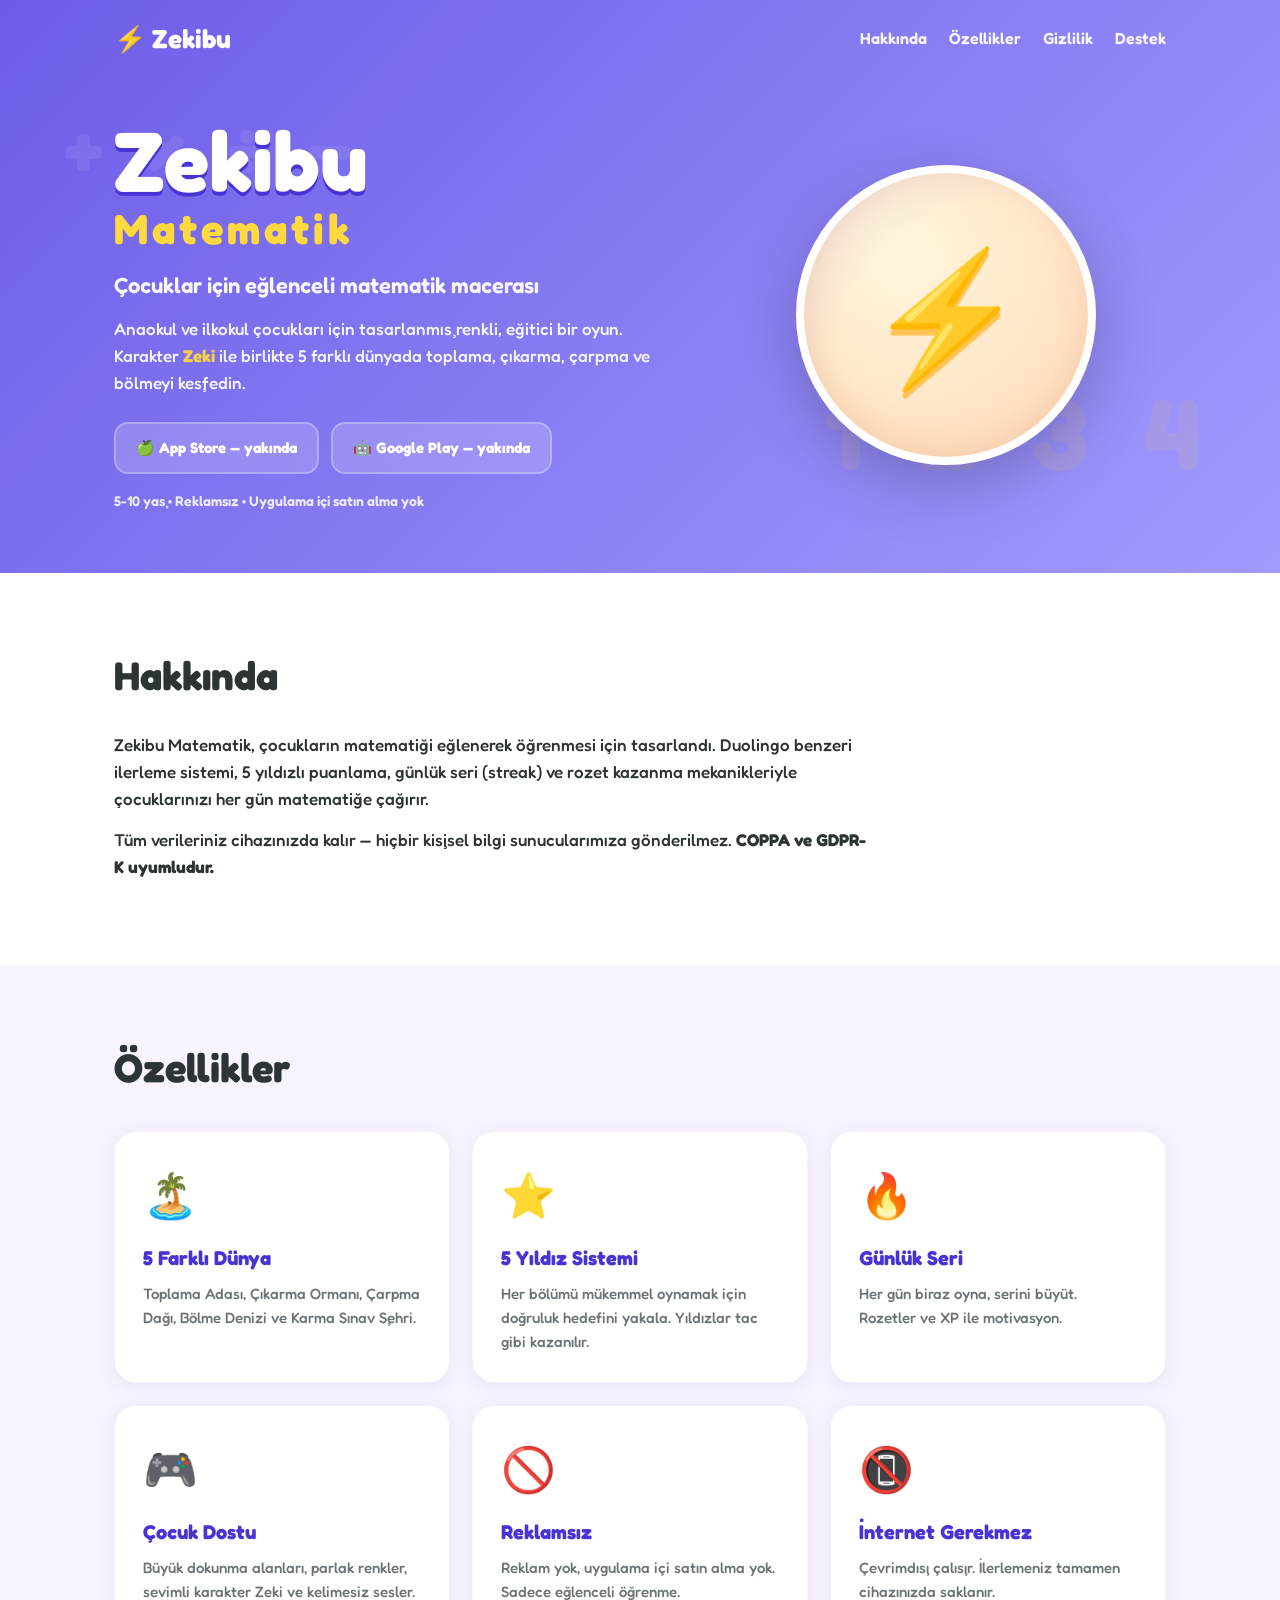
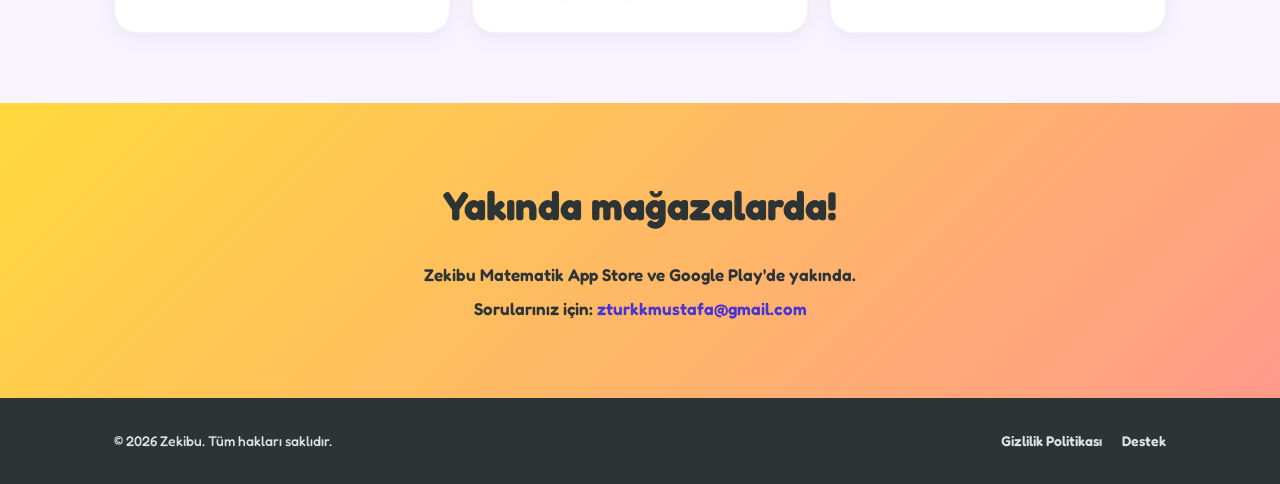
==== index.html @ ea3b6e3a "Initial site: landing, privacy, support" ====
<!DOCTYPE html>
<html lang="tr">
<head>
  <meta charset="UTF-8" />
  <meta name="viewport" content="width=device-width, initial-scale=1.0" />
  <title>Zekibu Matematik — Çocuklar için Eğlenceli Matematik Oyunu</title>
  <meta name="description" content="Zekibu Matematik, anaokul ve ilkokul çocukları için tasarlanmış eğlenceli matematik öğrenme oyunudur. Toplama, çıkarma, çarpma ve bölmeyi Zeki ile keşfedin." />
  <meta property="og:title" content="Zekibu Matematik" />
  <meta property="og:description" content="Çocuklar için eğlenceli matematik macerası — Zeki ile öğren!" />
  <meta property="og:type" content="website" />
  <link rel="icon" type="image/png" href="assets/favicon.png" />
  <link rel="preconnect" href="https://fonts.googleapis.com" />
  <link rel="preconnect" href="https://fonts.gstatic.com" crossorigin />
  <link href="https://fonts.googleapis.com/css2?family=Fredoka:wght@500;600;700;800&display=swap" rel="stylesheet" />
  <link rel="stylesheet" href="style.css" />
</head>
<body>
  <header class="hero">
    <nav class="nav">
      <a class="brand" href="/">⚡ Zekibu</a>
      <div class="nav-links">
        <a href="#hakkinda">Hakkında</a>
        <a href="#ozellikler">Özellikler</a>
        <a href="privacy.html">Gizlilik</a>
        <a href="support.html">Destek</a>
      </div>
    </nav>

    <div class="hero-content">
      <div class="hero-text">
        <h1>Zekibu <span class="accent">Matematik</span></h1>
        <p class="tagline">Çocuklar için eğlenceli matematik macerası</p>
        <p class="lead">
          Anaokul ve ilkokul çocukları için tasarlanmış renkli, eğitici bir oyun.
          Karakter <strong>Zeki</strong> ile birlikte 5 farklı dünyada toplama,
          çıkarma, çarpma ve bölmeyi keşfedin.
        </p>
        <div class="store-badges">
          <span class="badge-soon">🍏 App Store — yakında</span>
          <span class="badge-soon">🤖 Google Play — yakında</span>
        </div>
        <p class="age">5-10 yaş • Reklamsız • Uygulama içi satın alma yok</p>
      </div>
      <div class="hero-visual">
        <div class="zeki-circle">
          <span class="zeki-emoji" aria-hidden="true">⚡</span>
        </div>
      </div>
    </div>
  </header>

  <section id="hakkinda" class="section">
    <div class="container">
      <h2>Hakkında</h2>
      <p>
        Zekibu Matematik, çocukların matematiği eğlenerek öğrenmesi için
        tasarlandı. Duolingo benzeri ilerleme sistemi, 5 yıldızlı puanlama,
        günlük seri (streak) ve rozet kazanma mekanikleriyle çocuklarınızı
        her gün matematiğe çağırır.
      </p>
      <p>
        Tüm verileriniz cihazınızda kalır — hiçbir kişisel bilgi
        sunucularımıza gönderilmez. <strong>COPPA ve GDPR-K uyumludur.</strong>
      </p>
    </div>
  </section>

  <section id="ozellikler" class="section section-alt">
    <div class="container">
      <h2>Özellikler</h2>
      <div class="features">
        <div class="feature-card">
          <div class="feature-icon">🏝️</div>
          <h3>5 Farklı Dünya</h3>
          <p>Toplama Adası, Çıkarma Ormanı, Çarpma Dağı, Bölme Denizi ve Karma Sınav Şehri.</p>
        </div>
        <div class="feature-card">
          <div class="feature-icon">⭐</div>
          <h3>5 Yıldız Sistemi</h3>
          <p>Her bölümü mükemmel oynamak için doğruluk hedefini yakala. Yıldızlar tac gibi kazanılır.</p>
        </div>
        <div class="feature-card">
          <div class="feature-icon">🔥</div>
          <h3>Günlük Seri</h3>
          <p>Her gün biraz oyna, serini büyüt. Rozetler ve XP ile motivasyon.</p>
        </div>
        <div class="feature-card">
          <div class="feature-icon">🎮</div>
          <h3>Çocuk Dostu</h3>
          <p>Büyük dokunma alanları, parlak renkler, sevimli karakter Zeki ve kelimesiz sesler.</p>
        </div>
        <div class="feature-card">
          <div class="feature-icon">🚫</div>
          <h3>Reklamsız</h3>
          <p>Reklam yok, uygulama içi satın alma yok. Sadece eğlenceli öğrenme.</p>
        </div>
        <div class="feature-card">
          <div class="feature-icon">📵</div>
          <h3>İnternet Gerekmez</h3>
          <p>Çevrimdışı çalışır. İlerlemeniz tamamen cihazınızda saklanır.</p>
        </div>
      </div>
    </div>
  </section>

  <section class="section cta">
    <div class="container">
      <h2>Yakında mağazalarda!</h2>
      <p>Zekibu Matematik App Store ve Google Play'de yakında.</p>
      <p>Sorularınız için: <a href="mailto:zturkkmustafa@gmail.com">zturkkmustafa@gmail.com</a></p>
    </div>
  </section>

  <footer>
    <div class="container">
      <p>© 2026 Zekibu. Tüm hakları saklıdır.</p>
      <div class="footer-links">
        <a href="privacy.html">Gizlilik Politikası</a>
        <a href="support.html">Destek</a>
      </div>
    </div>
  </footer>
</body>
</html>
---- style.css ----
:root {
  --primary: #6c5ce7;
  --primary-dark: #4834d4;
  --secondary: #ffd93d;
  --accent: #ff6b9d;
  --success: #6bcb77;
  --text-dark: #2d3436;
  --text-light: #ffffff;
  --text-muted: #6c7377;
  --bg-soft: #f8f4ff;
  --bg-alt: #fff8e7;
  --shadow: 0 4px 20px rgba(45, 42, 74, 0.08);
}

* {
  box-sizing: border-box;
  margin: 0;
  padding: 0;
}

html {
  scroll-behavior: smooth;
}

body {
  font-family: "Fredoka", -apple-system, BlinkMacSystemFont, "Segoe UI", sans-serif;
  font-weight: 500;
  color: var(--text-dark);
  line-height: 1.6;
  background: #ffffff;
}

a {
  color: var(--primary);
  text-decoration: none;
  font-weight: 600;
  transition: color 0.2s;
}

a:hover {
  color: var(--primary-dark);
}

.container {
  max-width: 1100px;
  margin: 0 auto;
  padding: 0 24px;
}

/* Nav */
.nav {
  display: flex;
  align-items: center;
  justify-content: space-between;
  padding: 18px 24px;
  max-width: 1100px;
  margin: 0 auto;
}

.brand {
  font-size: 26px;
  font-weight: 800;
  color: var(--text-light);
}

.page-header .brand {
  color: var(--text-light);
}

.nav-links {
  display: flex;
  gap: 22px;
}

.nav-links a {
  color: rgba(255, 255, 255, 0.92);
  font-weight: 600;
  font-size: 16px;
}

.nav-links a:hover,
.nav-links a.active {
  color: var(--secondary);
}

/* Hero */
.hero {
  background: linear-gradient(135deg, #6c5ce7 0%, #a29bfe 100%);
  color: var(--text-light);
  padding-bottom: 60px;
  position: relative;
  overflow: hidden;
}

.hero::before {
  content: "+ × ÷ −";
  position: absolute;
  top: 80px;
  left: 5%;
  font-size: 80px;
  color: rgba(255, 255, 255, 0.08);
  font-weight: 800;
  letter-spacing: 12px;
  pointer-events: none;
}

.hero::after {
  content: "1 2 3 4";
  position: absolute;
  bottom: 60px;
  right: 5%;
  font-size: 100px;
  color: rgba(255, 217, 61, 0.10);
  font-weight: 800;
  letter-spacing: 16px;
  pointer-events: none;
}

.hero-content {
  display: grid;
  grid-template-columns: 1.3fr 1fr;
  gap: 40px;
  align-items: center;
  max-width: 1100px;
  margin: 40px auto 0;
  padding: 0 24px;
  position: relative;
  z-index: 1;
}

.hero-text h1 {
  font-size: clamp(48px, 7vw, 84px);
  font-weight: 800;
  line-height: 1;
  margin-bottom: 8px;
  text-shadow: 0 4px 0 var(--primary-dark);
}

.hero-text .accent {
  color: var(--secondary);
  display: block;
  font-size: 0.5em;
  letter-spacing: 4px;
  text-shadow: none;
  margin-top: 6px;
}

.tagline {
  font-size: 22px;
  font-weight: 600;
  margin: 18px 0 12px;
  opacity: 0.95;
}

.lead {
  font-size: 17px;
  font-weight: 500;
  margin-bottom: 26px;
  opacity: 0.92;
}

.lead strong {
  color: var(--secondary);
}

.store-badges {
  display: flex;
  gap: 12px;
  flex-wrap: wrap;
  margin-bottom: 16px;
}

.badge-soon {
  background: rgba(255, 255, 255, 0.18);
  backdrop-filter: blur(10px);
  padding: 12px 20px;
  border-radius: 14px;
  font-weight: 700;
  font-size: 15px;
  border: 2px solid rgba(255, 255, 255, 0.25);
}

.age {
  font-size: 14px;
  font-weight: 600;
  opacity: 0.85;
}

/* Hero visual - Zeki circle */
.hero-visual {
  display: flex;
  justify-content: center;
  align-items: center;
}

.zeki-circle {
  width: clamp(200px, 30vw, 300px);
  height: clamp(200px, 30vw, 300px);
  border-radius: 50%;
  background: radial-gradient(circle at 35% 30%, #fff6dc, #ffd9b9);
  border: 8px solid #ffffff;
  box-shadow:
    0 20px 60px rgba(45, 42, 74, 0.3),
    inset 0 -10px 30px rgba(232, 182, 143, 0.4);
  display: flex;
  align-items: center;
  justify-content: center;
  position: relative;
  animation: float 4s ease-in-out infinite;
}

.zeki-circle::before {
  content: "";
  position: absolute;
  width: 100%;
  height: 100%;
  border-radius: 50%;
  background: radial-gradient(
    circle at 70% 70%,
    transparent 60%,
    rgba(108, 92, 231, 0.15)
  );
}

.zeki-emoji {
  font-size: clamp(80px, 12vw, 130px);
  filter: drop-shadow(0 6px 0 rgba(255, 168, 1, 0.6));
}

@keyframes float {
  0%, 100% {
    transform: translateY(0);
  }
  50% {
    transform: translateY(-10px);
  }
}

/* Page header (privacy, support) */
.page-header {
  background: linear-gradient(135deg, #6c5ce7 0%, #a29bfe 100%);
  color: var(--text-light);
  padding-bottom: 60px;
}

.page-header h1 {
  font-size: clamp(36px, 6vw, 56px);
  font-weight: 800;
  margin-top: 30px;
  text-shadow: 0 4px 0 var(--primary-dark);
}

.page-header .updated {
  font-size: 16px;
  opacity: 0.9;
  margin-top: 6px;
  font-weight: 500;
}

/* Sections */
.section {
  padding: 70px 0;
}

.section-alt {
  background: var(--bg-soft);
}

.section h2 {
  font-size: clamp(28px, 4vw, 40px);
  font-weight: 800;
  margin-bottom: 24px;
  color: var(--text-dark);
}

.section p {
  font-size: 17px;
  margin-bottom: 14px;
  max-width: 760px;
}

/* Features grid */
.features {
  display: grid;
  grid-template-columns: repeat(auto-fit, minmax(260px, 1fr));
  gap: 22px;
  margin-top: 32px;
}

.feature-card {
  background: #ffffff;
  border-radius: 22px;
  padding: 28px;
  box-shadow: var(--shadow);
  border: 1px solid rgba(108, 92, 231, 0.08);
  transition: transform 0.2s, box-shadow 0.2s;
}

.feature-card:hover {
  transform: translateY(-4px);
  box-shadow: 0 12px 30px rgba(45, 42, 74, 0.12);
}

.feature-icon {
  font-size: 44px;
  margin-bottom: 12px;
}

.feature-card h3 {
  font-size: 20px;
  font-weight: 700;
  margin-bottom: 8px;
  color: var(--primary-dark);
}

.feature-card p {
  font-size: 15px;
  color: var(--text-muted);
  margin: 0;
}

/* CTA */
.cta {
  background: linear-gradient(135deg, #ffd93d 0%, #ff9a8b 100%);
  text-align: center;
  color: var(--text-dark);
}

.cta h2 {
  color: var(--text-dark);
}

.cta p {
  margin: 6px auto;
  max-width: 600px;
  font-weight: 600;
}

.cta a {
  color: var(--primary-dark);
}

/* Content (privacy, support) */
.content {
  padding: 60px 24px;
}

.content section {
  max-width: 760px;
  margin: 0 auto 48px;
}

.content h2 {
  font-size: 30px;
  margin-bottom: 18px;
  color: var(--primary-dark);
}

.content h3 {
  font-size: 20px;
  font-weight: 700;
  margin-top: 26px;
  margin-bottom: 8px;
  color: var(--text-dark);
}

.content p {
  font-size: 16px;
  margin-bottom: 12px;
  color: var(--text-dark);
}

.content code {
  background: var(--bg-soft);
  padding: 2px 8px;
  border-radius: 6px;
  font-family: "SF Mono", Menlo, monospace;
  font-size: 14px;
  color: var(--primary-dark);
}

.content hr {
  border: 0;
  height: 1px;
  background: rgba(108, 92, 231, 0.15);
  margin: 48px auto;
  max-width: 760px;
}

.big-link {
  font-size: 24px;
  font-weight: 700;
  margin: 18px 0 22px !important;
}

/* Footer */
footer {
  background: var(--text-dark);
  color: rgba(255, 255, 255, 0.85);
  padding: 32px 0;
  margin-top: auto;
}

footer .container {
  display: flex;
  justify-content: space-between;
  align-items: center;
  flex-wrap: wrap;
  gap: 16px;
}

footer p {
  font-size: 14px;
  font-weight: 500;
}

.footer-links {
  display: flex;
  gap: 20px;
}

.footer-links a {
  color: rgba(255, 255, 255, 0.85);
  font-size: 14px;
  font-weight: 600;
}

.footer-links a:hover {
  color: var(--secondary);
}

/* Responsive */
@media (max-width: 768px) {
  .nav {
    flex-direction: column;
    gap: 14px;
    padding: 16px 20px;
  }

  .nav-links {
    gap: 16px;
    flex-wrap: wrap;
    justify-content: center;
  }

  .hero-content {
    grid-template-columns: 1fr;
    text-align: center;
    margin-top: 20px;
  }

  .store-badges {
    justify-content: center;
  }

  .hero-visual {
    margin-top: 20px;
  }

  .section {
    padding: 50px 0;
  }

  footer .container {
    flex-direction: column;
    text-align: center;
  }
}
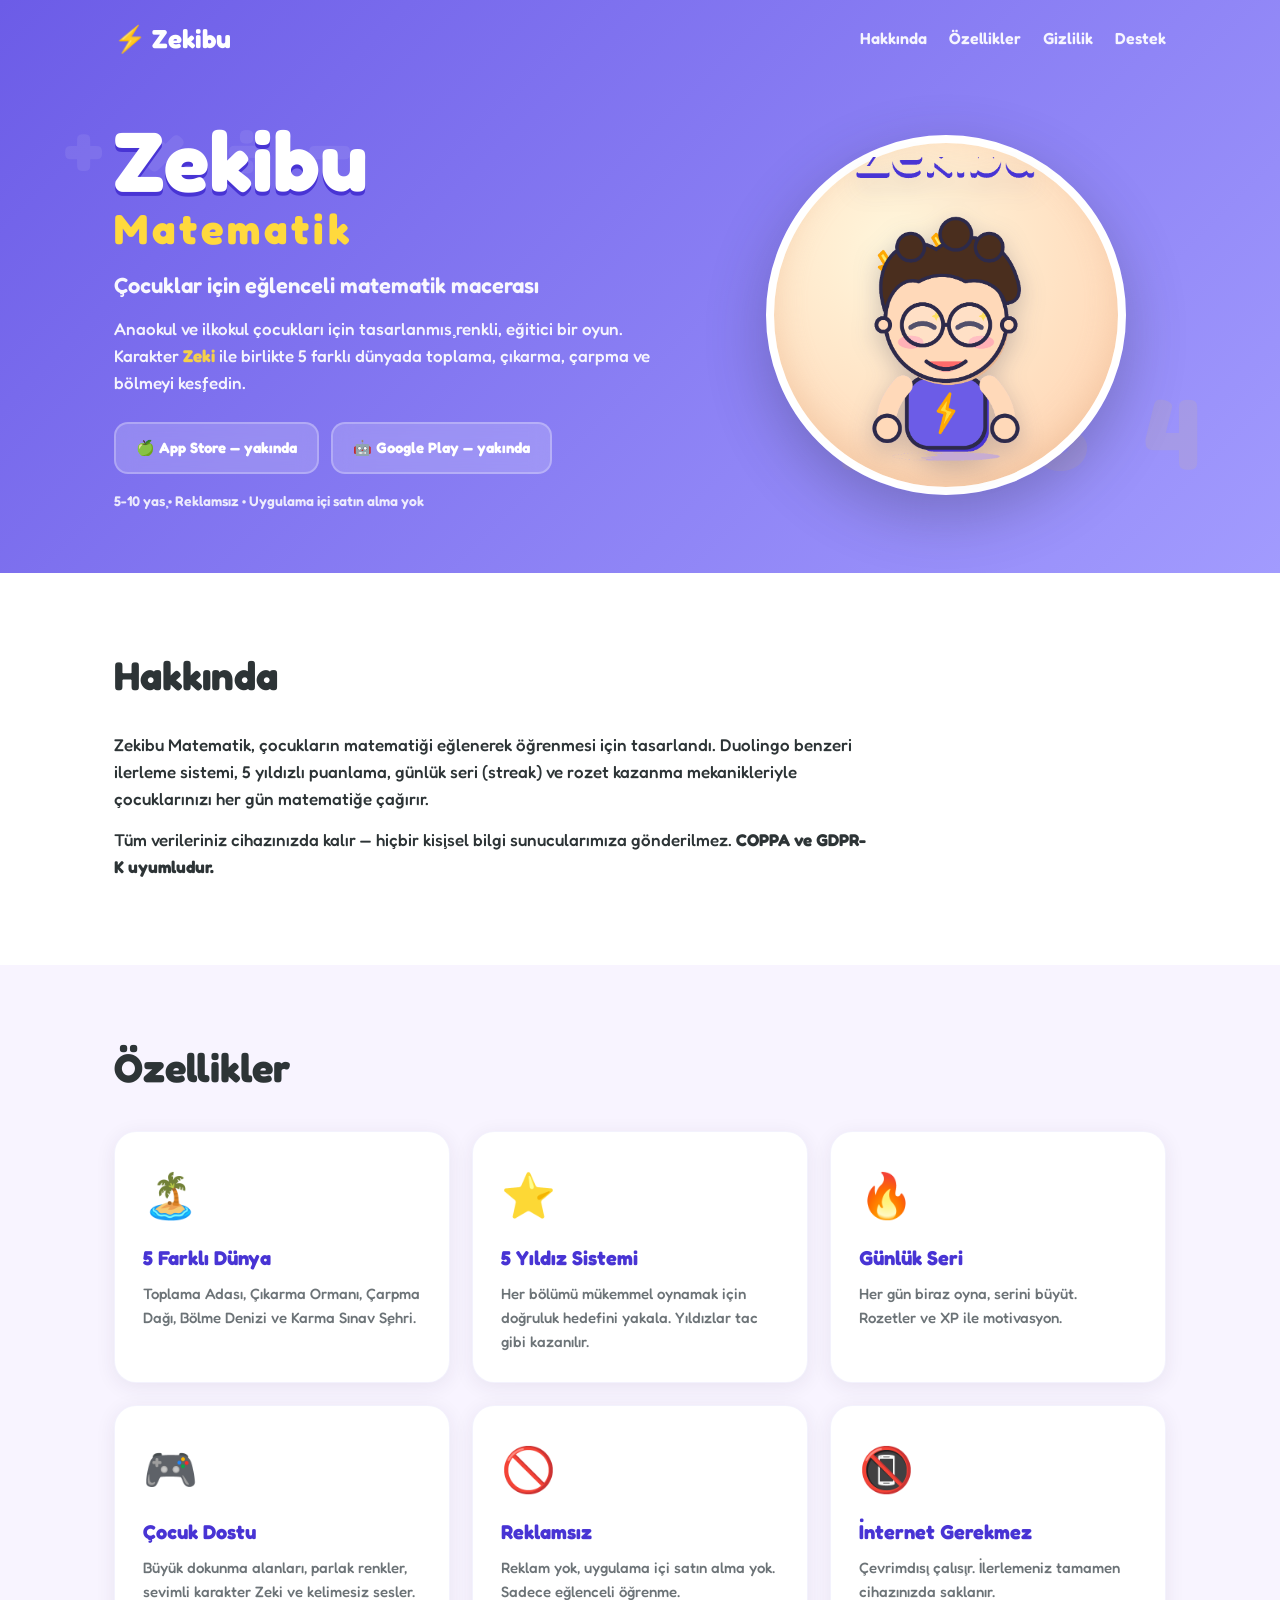
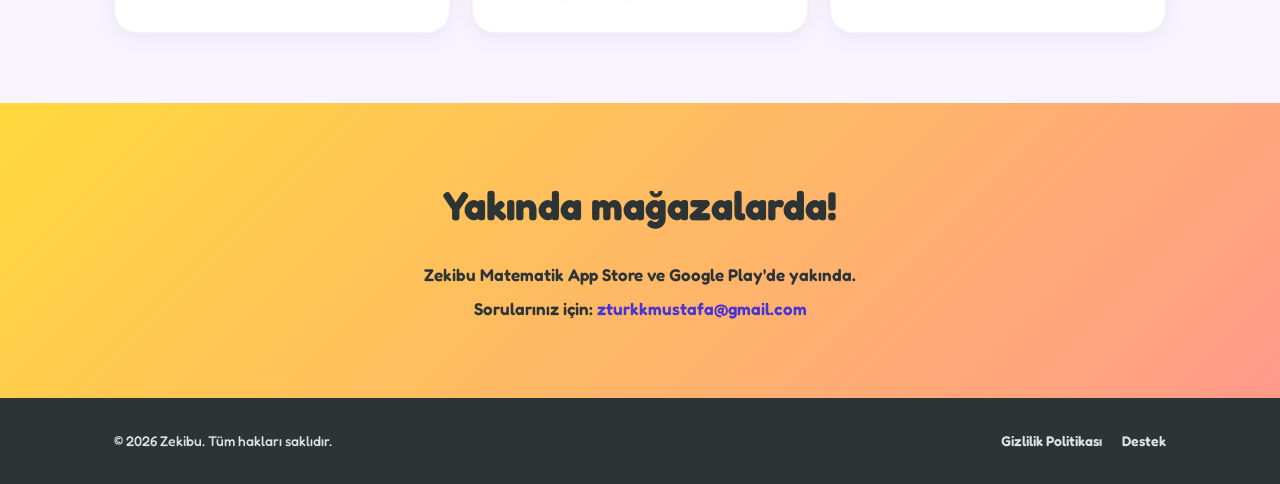
==== commit 7275ccab: "Replace hero character with mobile app screenshot crop" ====
--- a/index.html
+++ b/index.html
@@ -43,7 +43,7 @@
       </div>
       <div class="hero-visual">
         <div class="zeki-circle">
-          <span class="zeki-emoji" aria-hidden="true">⚡</span>
+          <img src="assets/zeki-mobile.png" alt="Zeki — Zekibu Matematik karakteri" class="zeki-img" />
         </div>
       </div>
     </div>
--- a/style.css
+++ b/style.css
@@ -194,14 +194,14 @@
 }
 
 .zeki-circle {
-  width: clamp(200px, 30vw, 300px);
-  height: clamp(200px, 30vw, 300px);
+  width: clamp(240px, 34vw, 360px);
+  height: clamp(240px, 34vw, 360px);
   border-radius: 50%;
-  background: radial-gradient(circle at 35% 30%, #fff6dc, #ffd9b9);
+  background: radial-gradient(circle at 35% 30%, #fff6dc, #ffd9b9 75%, #f5be99);
   border: 8px solid #ffffff;
   box-shadow:
     0 20px 60px rgba(45, 42, 74, 0.3),
-    inset 0 -10px 30px rgba(232, 182, 143, 0.4);
+    inset 0 -14px 30px rgba(232, 182, 143, 0.45);
   display: flex;
   align-items: center;
   justify-content: center;
@@ -209,22 +209,40 @@
   animation: float 4s ease-in-out infinite;
 }
 
-.zeki-circle::before {
-  content: "";
+.zeki-img {
+  width: 92%;
+  height: 92%;
+  object-fit: contain;
+  filter: drop-shadow(0 8px 12px rgba(45, 42, 74, 0.25));
+}
+
+.zeki-spark {
   position: absolute;
-  width: 100%;
-  height: 100%;
-  border-radius: 50%;
-  background: radial-gradient(
-    circle at 70% 70%,
-    transparent 60%,
-    rgba(108, 92, 231, 0.15)
-  );
-}
-
-.zeki-emoji {
-  font-size: clamp(80px, 12vw, 130px);
-  filter: drop-shadow(0 6px 0 rgba(255, 168, 1, 0.6));
+  font-size: clamp(28px, 3.5vw, 44px);
+  pointer-events: none;
+  filter: drop-shadow(0 2px 4px rgba(255, 168, 1, 0.5));
+}
+
+.zeki-spark-1 {
+  top: 8%;
+  right: 4%;
+  animation: spark-pop 2.4s ease-in-out infinite;
+}
+
+.zeki-spark-2 {
+  top: 12%;
+  left: 6%;
+  font-size: clamp(20px, 2.6vw, 32px);
+  animation: spark-pop 2.4s ease-in-out infinite;
+  animation-delay: 0.6s;
+}
+
+.zeki-spark-3 {
+  bottom: 14%;
+  right: -2%;
+  font-size: clamp(22px, 2.8vw, 36px);
+  animation: spark-pop 2.4s ease-in-out infinite;
+  animation-delay: 1.2s;
 }
 
 @keyframes float {
@@ -233,6 +251,17 @@
   }
   50% {
     transform: translateY(-10px);
+  }
+}
+
+@keyframes spark-pop {
+  0%, 100% {
+    transform: scale(0.85) rotate(-8deg);
+    opacity: 0.7;
+  }
+  50% {
+    transform: scale(1.1) rotate(8deg);
+    opacity: 1;
   }
 }
 
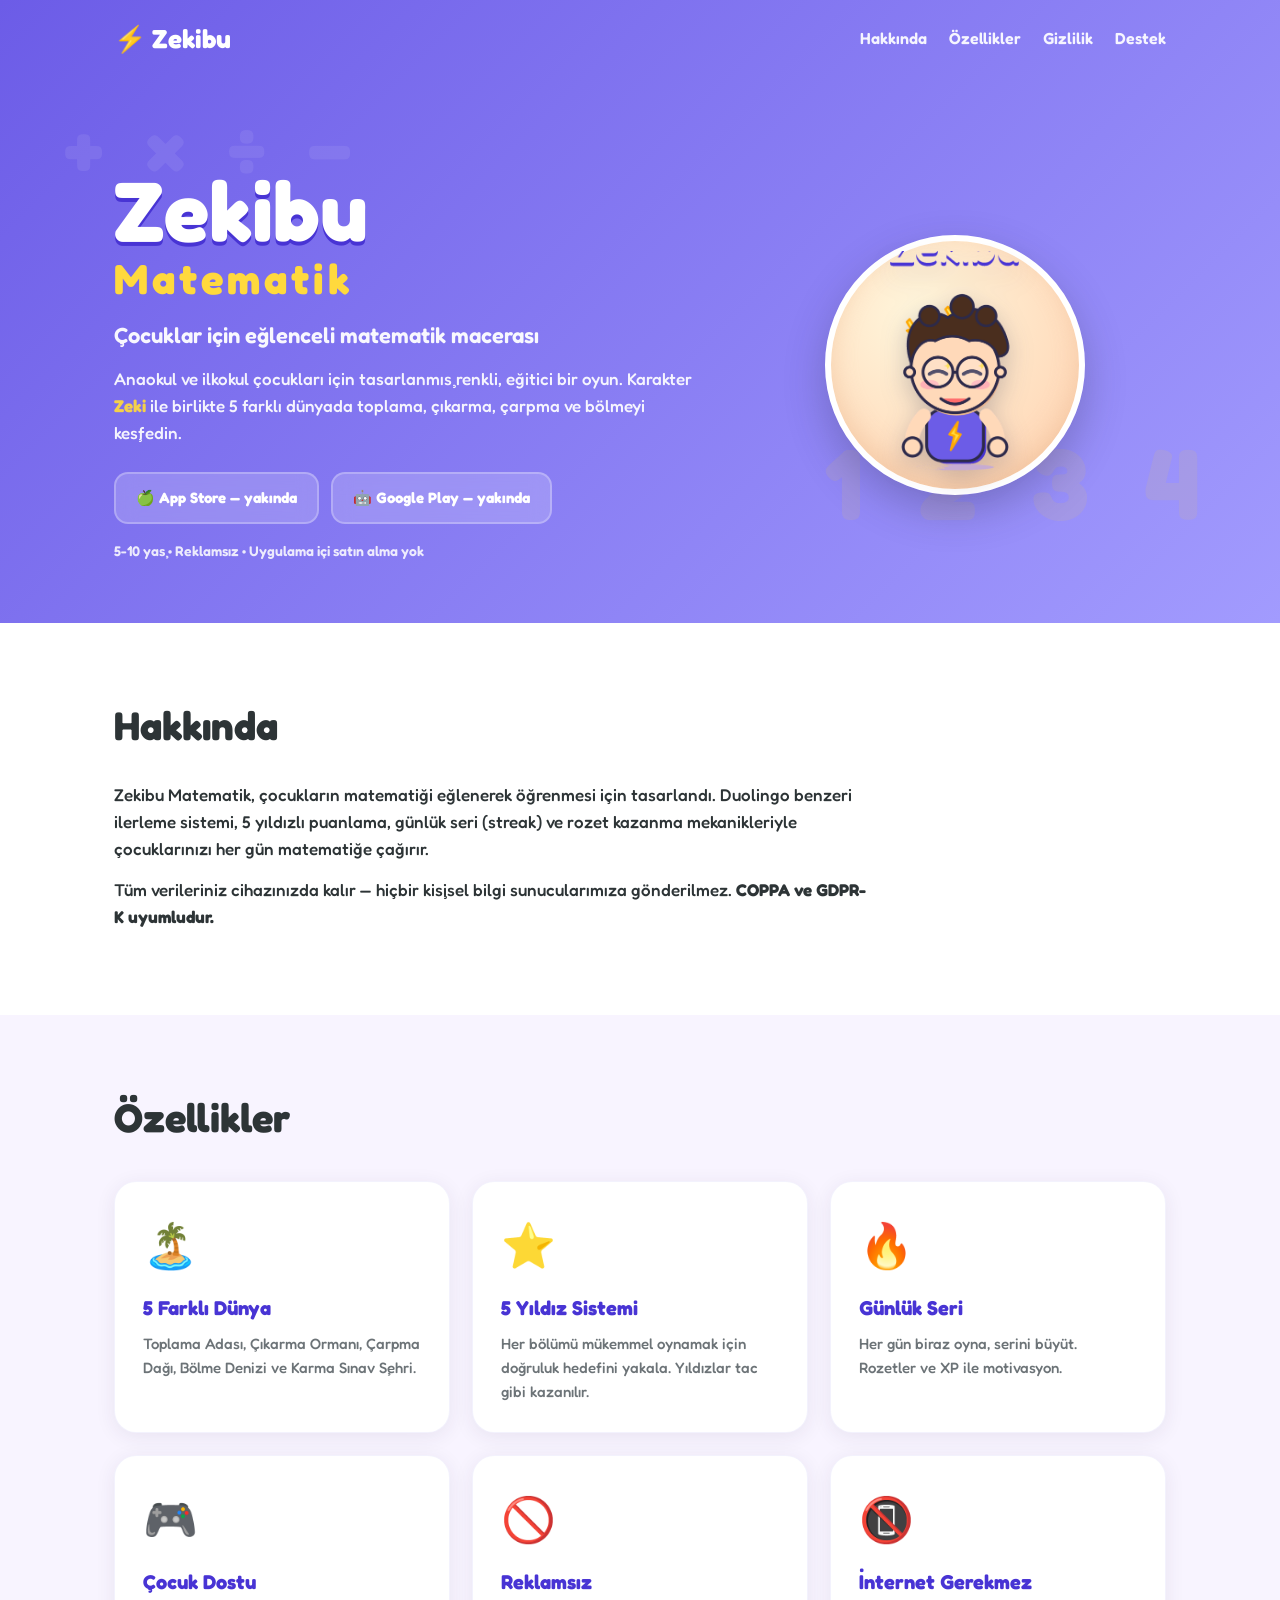
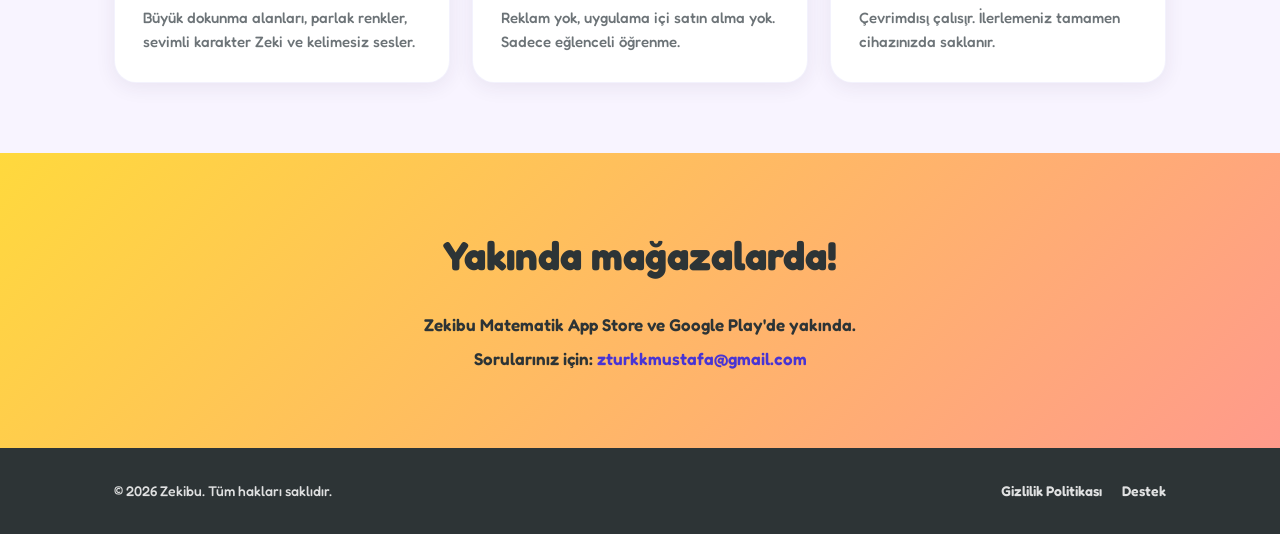
==== commit 4e49cd15: "Fix hero: smaller Zeki circle, prevent nav overlap, cache-bust CSS" ====
--- a/index.html
+++ b/index.html
@@ -12,7 +12,7 @@
   <link rel="preconnect" href="https://fonts.googleapis.com" />
   <link rel="preconnect" href="https://fonts.gstatic.com" crossorigin />
   <link href="https://fonts.googleapis.com/css2?family=Fredoka:wght@500;600;700;800&display=swap" rel="stylesheet" />
-  <link rel="stylesheet" href="style.css" />
+  <link rel="stylesheet" href="style.css?v=2" />
 </head>
 <body>
   <header class="hero">
--- a/style.css
+++ b/style.css
@@ -118,12 +118,12 @@
 
 .hero-content {
   display: grid;
-  grid-template-columns: 1.3fr 1fr;
+  grid-template-columns: 1.4fr 1fr;
   gap: 40px;
   align-items: center;
   max-width: 1100px;
-  margin: 40px auto 0;
-  padding: 0 24px;
+  margin: 60px auto 0;
+  padding: 30px 24px 0;
   position: relative;
   z-index: 1;
 }
@@ -194,19 +194,20 @@
 }
 
 .zeki-circle {
-  width: clamp(240px, 34vw, 360px);
-  height: clamp(240px, 34vw, 360px);
+  width: clamp(180px, 26vw, 260px);
+  height: clamp(180px, 26vw, 260px);
   border-radius: 50%;
   background: radial-gradient(circle at 35% 30%, #fff6dc, #ffd9b9 75%, #f5be99);
-  border: 8px solid #ffffff;
+  border: 6px solid #ffffff;
   box-shadow:
-    0 20px 60px rgba(45, 42, 74, 0.3),
-    inset 0 -14px 30px rgba(232, 182, 143, 0.45);
+    0 16px 40px rgba(45, 42, 74, 0.28),
+    inset 0 -10px 24px rgba(232, 182, 143, 0.45);
   display: flex;
   align-items: center;
   justify-content: center;
   position: relative;
   animation: float 4s ease-in-out infinite;
+  flex-shrink: 0;
 }
 
 .zeki-img {
